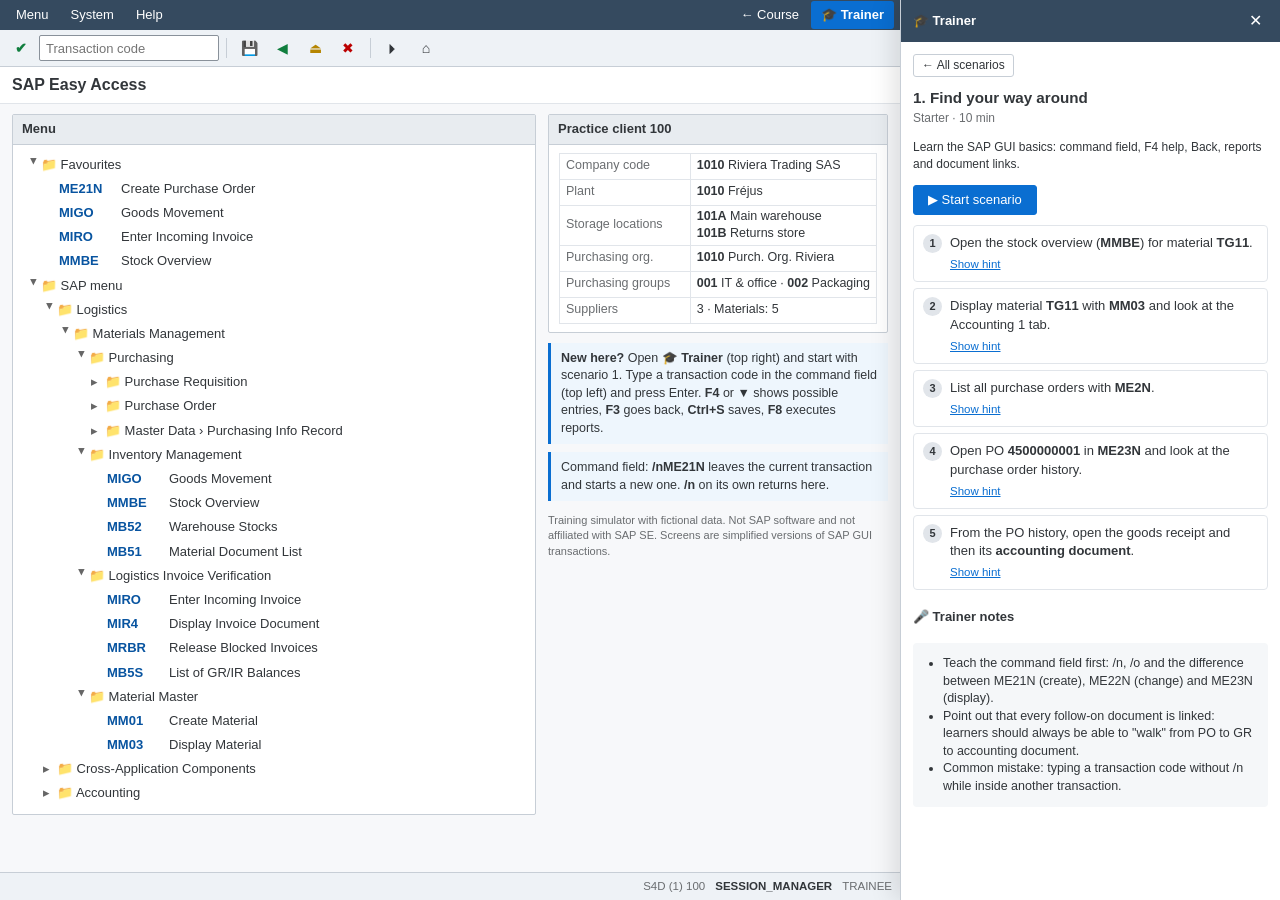
==== sandbox/index.html @ acdcca0e "Add MM Sandbox: simulated SAP GUI for procure-to-pay practice with guided trainer scenarios Co-Autho" ====
<!DOCTYPE html>
<html lang="en-GB">
<head>
<meta charset="utf-8">
<meta name="viewport" content="width=device-width, initial-scale=1, viewport-fit=cover">
<title>MM Sandbox — SAP MM Trainer Track</title>
<meta name="description" content="Practise SAP MM procure-to-pay in a simulated SAP GUI: ME51N, ME21N, MIGO, MIRO, MMBE and more.">
<meta name="theme-color" content="#354a5f">
<link rel="manifest" href="../manifest.json">
<link rel="icon" href="../assets/icon.svg" type="image/svg+xml">
<link rel="stylesheet" href="sim.css">
</head>
<body>
<div class="gui" id="gui">
  <div class="menubar">
    <div class="menus">
      <button class="mb" data-menu="menu">Menu</button>
      <button class="mb" data-menu="system">System</button>
      <button class="mb" data-menu="help">Help</button>
    </div>
    <div class="mb-right">
      <a class="mb" href="../">← Course</a>
      <button class="mb trainer-toggle" id="trainerBtn" aria-expanded="false">🎓 Trainer</button>
    </div>
  </div>
  <div class="systb">
    <button class="tbi ok" id="okBtn" title="Enter (Enter)" aria-label="Enter">✔</button>
    <div class="okwrap"><input id="okcode" list="tclist" placeholder="Transaction code" autocomplete="off" autocapitalize="characters" spellcheck="false" aria-label="Command field"></div>
    <datalist id="tclist"></datalist>
    <span class="sep"></span>
    <button class="tbi" id="saveBtn" title="Save (Ctrl+S)" aria-label="Save">💾</button>
    <button class="tbi back" id="backBtn" title="Back (F3)" aria-label="Back">◀</button>
    <button class="tbi exit" id="exitBtn" title="Exit (Shift+F3)" aria-label="Exit">⏏</button>
    <button class="tbi cancel" id="cancelBtn" title="Cancel (F12)" aria-label="Cancel">✖</button>
    <span class="sep"></span>
    <button class="tbi" id="execBtn" title="Execute (F8)" aria-label="Execute">⏵</button>
    <button class="tbi" id="homeBtn" title="SAP Easy Access (/n)" aria-label="Easy Access">⌂</button>
  </div>
  <div class="titlebar" id="title">SAP Easy Access</div>
  <div class="apptb" id="apptb"></div>
  <main class="screen" id="screen" tabindex="-1"></main>
  <div class="statusbar">
    <div class="msg" id="msg" role="status" aria-live="polite"></div>
    <div class="sysinfo"><span>S4D (1) 100</span><b id="stc">SESSION_MANAGER</b><span>TRAINEE</span></div>
  </div>
</div>

<aside class="trainer" id="trainer" aria-label="Trainer panel" hidden>
  <div class="tr-head"><b>🎓 Trainer</b><button class="tr-x" id="trainerClose" aria-label="Close trainer panel">✕</button></div>
  <div class="tr-body" id="trainerBody"></div>
</aside>

<div class="menu-pop" id="menuPop" hidden></div>
<div class="modal-bg" id="modal" hidden></div>
<div class="toast" id="toast" role="status" aria-live="polite"></div>
<script src="sim.js"></script>
</body>
</html>
---- sandbox/sim.css ----
/* MM Sandbox — classic SAP GUI–style shell (independent design, not affiliated with SAP SE) */
:root{
  --shell:#354a5f;--shell2:#2c3e50;--tb:#eef2f6;--tb2:#dfe6ec;--bg:#f7f8fa;--panel:#fff;
  --ink:#32363a;--muted:#6a6d70;--line:#c7ced6;--line2:#e1e5ea;--field:#fff;--fieldb:#89919a;
  --ro:#f2f2f2;--focus:#0a6ed1;--sel:#e5f0fa;--hdr:#e8ecf0;
  --ok:#107e3e;--warn:#e9730c;--err:#bb0000;--info:#0a6ed1;--req:#e9730c;
  --font:"72","Segoe UI",Arial,Helvetica,sans-serif;
}
*{box-sizing:border-box}
html,body{margin:0;height:100%}
body{font:13px/1.4 var(--font);color:var(--ink);background:var(--bg);-webkit-text-size-adjust:100%}
button{font:inherit;cursor:pointer;color:inherit}
:focus-visible{outline:2px solid var(--focus);outline-offset:1px}
a{color:var(--focus)}

.gui{display:flex;flex-direction:column;height:100vh;height:100dvh}

/* Menu bar */
.menubar{display:flex;justify-content:space-between;align-items:center;background:var(--shell);color:#fff;padding:0 6px;padding-top:env(safe-area-inset-top);min-height:30px}
.menus,.mb-right{display:flex;align-items:center;gap:2px}
.mb{background:none;border:0;color:#fff;padding:5px 10px;border-radius:3px;text-decoration:none;font-size:13px;white-space:nowrap}
.mb:hover{background:rgba(255,255,255,.12)}
.trainer-toggle{background:#0a6ed1;font-weight:600}
.trainer-toggle:hover{background:#0854a0}
.menu-pop{position:fixed;z-index:70;background:#fff;border:1px solid var(--line);box-shadow:0 4px 16px rgba(0,0,0,.18);min-width:220px;padding:4px 0;border-radius:3px}
.menu-pop button{display:block;width:100%;text-align:left;background:none;border:0;padding:7px 14px}
.menu-pop button:hover{background:var(--sel)}
.menu-pop hr{border:0;border-top:1px solid var(--line2);margin:4px 0}

/* System toolbar */
.systb{display:flex;align-items:center;gap:3px;background:var(--tb);border-bottom:1px solid var(--line);padding:4px 6px;flex-wrap:wrap}
.tbi{width:30px;height:28px;border:1px solid transparent;background:none;border-radius:3px;font-size:14px;line-height:1;display:grid;place-items:center}
.tbi:hover{background:#fff;border-color:var(--line)}
.tbi.ok{color:var(--ok);font-weight:700}
.tbi.back{color:var(--ok)}
.tbi.exit{color:#b58500}
.tbi.cancel{color:var(--err)}
.okwrap{position:relative}
#okcode{width:180px;height:26px;border:1px solid var(--fieldb);border-radius:2px;padding:0 6px;font:inherit;text-transform:uppercase;background:#fff}
#okcode::placeholder{text-transform:none}
.sep{width:1px;height:20px;background:var(--line);margin:0 4px}

/* Title + application toolbar */
.titlebar{background:#fff;padding:7px 12px;font-size:16px;font-weight:600;border-bottom:1px solid var(--line2)}
.apptb{display:flex;gap:4px;flex-wrap:wrap;background:var(--tb);border-bottom:1px solid var(--line);padding:4px 8px;min-height:8px}
.apptb:empty{padding:0;min-height:0;border:0}
.apptb button{border:1px solid var(--line);background:#fff;border-radius:3px;padding:3px 10px;display:inline-flex;gap:5px;align-items:center;font-size:12.5px}
.apptb button:hover{border-color:var(--focus);color:var(--focus)}
.apptb .ic{font-size:13px}

/* Screen */
.screen{flex:1;overflow:auto;padding:10px 12px 24px;outline:none}
.box{border:1px solid var(--line);background:var(--panel);border-radius:2px;margin:0 0 10px}
.box>h3{margin:0;font-size:13px;font-weight:600;background:var(--hdr);padding:5px 9px;border-bottom:1px solid var(--line);display:flex;justify-content:space-between;align-items:center;gap:8px}
.box>.in{padding:8px 10px}
.cols{display:grid;grid-template-columns:repeat(auto-fit,minmax(300px,1fr));gap:0 18px}

/* Fields */
.f{display:grid;grid-template-columns:140px auto minmax(0,1fr);align-items:center;gap:6px;min-height:28px}
.f label{color:var(--ink);white-space:nowrap;overflow:hidden;text-overflow:ellipsis}
.inp{display:inline-flex;align-items:center}
.f .fd{color:var(--muted);white-space:nowrap;overflow:hidden;text-overflow:ellipsis}
input[data-k],select[data-k],.cell{height:24px;border:1px solid var(--fieldb);border-radius:2px;background:var(--field);padding:0 5px;font:inherit;color:var(--ink);max-width:100%}
input[data-k][readonly],select[data-k]:disabled{background:var(--ro);border-color:#c5c5c5;color:#555}
input[data-k].req{border-left:3px solid var(--req)}
input[data-k]:focus,select[data-k]:focus{border-color:var(--focus);outline:none;box-shadow:0 0 0 1px var(--focus)}
input[data-k].errf{border-color:var(--err);background:#fff3f3;box-shadow:0 0 0 1px var(--err)}
input.num{text-align:right}
.f4{height:24px;width:22px;border:1px solid var(--fieldb);border-left:0;background:var(--tb);border-radius:0 2px 2px 0;font-size:10px;color:#444;padding:0}
.f4:hover{background:#fff;color:var(--focus)}
.inp input[data-f4]{border-radius:2px 0 0 2px}
input[type=checkbox][data-k]{width:16px;height:16px;padding:0}

/* Tabs */
.tabs{display:flex;gap:2px;border-bottom:1px solid var(--line);margin-bottom:8px;flex-wrap:wrap}
.tabs button{border:1px solid var(--line);border-bottom:0;background:var(--tb);padding:5px 12px;border-radius:3px 3px 0 0;font-size:12.5px;margin-bottom:-1px}
.tabs button.on{background:#fff;font-weight:600;border-bottom:1px solid #fff}

/* Tables */
.tw{overflow:auto;max-width:100%}
table.g{border-collapse:collapse;width:100%;background:#fff;font-size:12.5px}
table.g th{background:var(--hdr);font-weight:600;text-align:left;padding:4px 6px;border:1px solid var(--line);white-space:nowrap;position:sticky;top:0;z-index:1}
table.g td{padding:2px 6px;border:1px solid var(--line2);white-space:nowrap;height:26px}
table.g td.r,table.g th.r{text-align:right}
table.g tr.click{cursor:pointer}
table.g tr.click:hover td{background:var(--sel)}
table.g tr.on td{background:#d3e6f8}
table.g tr.tot td{font-weight:700;background:#f5f7f9}
table.g tr.lvl1 td:first-child{padding-left:18px}
table.g tr.lvl2 td:first-child{padding-left:30px}
table.g tr.lvl3 td:first-child{padding-left:44px}
table.g td input[data-k],table.g td select[data-k]{width:100%;min-width:60px;border-color:#b9c0c7}
table.g td .inp{display:flex}
table.g td .inp input{flex:1}
.lnk{color:var(--focus);text-decoration:underline;cursor:pointer;background:none;border:0;padding:0}

/* Lights & badges */
.light{display:inline-block;width:12px;height:12px;border-radius:50%;vertical-align:-1px;margin-right:5px;border:1px solid rgba(0,0,0,.25)}
.light.g{background:#2b9a4a}.light.y{background:#f0ab00}.light.r{background:#d32030}.light.n{background:#ccc}
.badge{display:inline-block;padding:0 7px;border-radius:9px;font-size:11.5px;font-weight:600;background:#e5f0fa;color:#0854a0}
.badge.ok{background:#e3f4e8;color:var(--ok)}.badge.warn{background:#fdf1e3;color:#a04b00}.badge.err{background:#fde9e9;color:var(--err)}
.balance{display:flex;align-items:center;gap:8px;font-weight:600;padding:6px 10px;background:#fff;border:1px solid var(--line);border-radius:2px;margin-bottom:10px;flex-wrap:wrap}
.balance .amt{font-variant-numeric:tabular-nums}

/* Easy Access */
.ea{display:grid;grid-template-columns:minmax(0,1fr) 340px;gap:12px}
.tree details{margin-left:16px}
.tree>details{margin-left:0}
.tree summary{cursor:pointer;padding:3px 4px;list-style:none;border-radius:2px;user-select:none}
.tree summary::-webkit-details-marker{display:none}
.tree summary::before{content:"▸";display:inline-block;width:14px;color:#666;transition:transform .15s}
.tree details[open]>summary::before{transform:rotate(90deg)}
.tree summary:hover{background:var(--sel)}
.tree .fold{color:#8a6d00}
.tree .leaf{display:block;margin-left:30px;padding:3px 6px;background:none;border:0;text-align:left;border-radius:2px;width:calc(100% - 30px)}
.tree .leaf:hover{background:var(--sel)}
.tree .leaf b{display:inline-block;min-width:62px;color:#0854a0;font-weight:600}
.orgtbl td:first-child{color:var(--muted);width:46%}
.tip{background:#eef6fd;border-left:3px solid var(--info);padding:7px 10px;margin:8px 0;font-size:12.5px}
.warnbox{background:#fff6ec;border-left:3px solid var(--warn);padding:7px 10px;margin:8px 0;font-size:12.5px}

/* ME21N document overview */
.split{display:grid;grid-template-columns:270px minmax(0,1fr);gap:10px;align-items:start}
.split.nodo{grid-template-columns:minmax(0,1fr)}
.split>*,.cols>*{min-width:0}
.docov table.g td{font-size:12px}

/* Status bar */
.statusbar{display:flex;justify-content:space-between;align-items:center;gap:8px;background:var(--tb);border-top:1px solid var(--line);padding:4px 8px;padding-bottom:max(4px,env(safe-area-inset-bottom));min-height:28px}
.msg{display:flex;align-items:center;gap:6px;min-width:0;font-size:12.5px}
.msg .mi{flex:none;display:grid;place-items:center;width:16px;height:16px;border-radius:50%;color:#fff;font-size:10px;font-weight:700}
.msg.S .mi{background:var(--ok)}.msg.E .mi{background:var(--err)}.msg.W .mi{background:var(--warn)}.msg.I .mi{background:var(--info)}
.msg.E{color:var(--err)}
.msg span.t{overflow:hidden;text-overflow:ellipsis}
.sysinfo{display:flex;gap:10px;color:var(--muted);font-size:11.5px;white-space:nowrap}
.sysinfo b{color:var(--ink)}

/* Modal */
.modal-bg{position:fixed;inset:0;background:rgba(0,0,0,.3);z-index:80;display:grid;place-items:center;padding:12px}
.modal-bg[hidden]{display:none}
.modal{background:#fff;border:1px solid var(--shell);box-shadow:0 10px 40px rgba(0,0,0,.3);width:min(640px,100%);max-height:85vh;display:flex;flex-direction:column;border-radius:3px}
.modal h4{margin:0;background:var(--shell);color:#fff;padding:7px 12px;font-size:13.5px;display:flex;justify-content:space-between;align-items:center}
.modal h4 button{background:none;border:0;color:#fff;font-size:15px}
.modal .mb-body{padding:10px 12px;overflow:auto}
.modal .mb-foot{padding:8px 12px;border-top:1px solid var(--line2);display:flex;justify-content:flex-end;gap:6px;background:var(--tb)}
.modal .mb-foot button,.btn{border:1px solid var(--line);background:#fff;border-radius:3px;padding:5px 14px}
.btn.pri,.modal .mb-foot button.pri{background:#0a6ed1;border-color:#0a6ed1;color:#fff}
.btn.sm{padding:2px 8px;font-size:12px}
.f4filter{width:100%;height:28px;border:1px solid var(--fieldb);padding:0 8px;margin-bottom:8px;font:inherit}

/* Trainer panel */
.trainer{position:fixed;top:0;right:0;bottom:0;width:380px;max-width:100%;background:#fff;border-left:1px solid var(--line);box-shadow:-6px 0 24px rgba(0,0,0,.12);z-index:60;display:flex;flex-direction:column}
.trainer[hidden]{display:none}
.tr-head{display:flex;justify-content:space-between;align-items:center;padding:9px 12px;padding-top:max(9px,env(safe-area-inset-top));background:var(--shell);color:#fff}
.tr-x{background:none;border:0;color:#fff;font-size:16px}
.tr-body{overflow:auto;padding:12px;flex:1}
.sc{display:block;width:100%;text-align:left;border:1px solid var(--line);background:#fff;border-radius:4px;padding:9px 11px;margin:0 0 8px}
.sc:hover{border-color:var(--focus)}
.sc small{display:block;color:var(--muted)}
.sc .prog{height:4px;background:var(--line2);border-radius:3px;margin-top:6px;overflow:hidden}
.sc .prog i{display:block;height:100%;background:var(--ok)}
.steps{list-style:none;padding:0;margin:10px 0}
.steps li{border:1px solid var(--line2);border-radius:4px;padding:8px 10px;margin-bottom:6px;position:relative;padding-left:36px}
.steps li::before{content:attr(data-n);position:absolute;left:9px;top:8px;width:19px;height:19px;border-radius:50%;background:var(--line2);display:grid;place-items:center;font-size:11px;font-weight:700}
.steps li.done{background:#f1f9f3;border-color:#bfe3c9}
.steps li.done::before{content:"✓";background:var(--ok);color:#fff}
.steps li.now{border-color:var(--focus);box-shadow:0 0 0 1px var(--focus)}
.steps li.now::before{background:var(--focus);color:#fff}
.steps .hint{display:none;margin-top:6px;font-size:12px;background:#fffbea;border:1px dashed #e0c36a;padding:6px 8px;border-radius:3px}
.steps li.showhint .hint{display:block}
.steps .hbtn{font-size:11.5px;margin-top:4px}
.tr-notes{background:#f5f7f9;border-radius:4px;padding:8px 12px;font-size:12.5px}
.tr-notes ul{margin:4px 0;padding-left:18px}
.tr-tools{display:flex;gap:6px;flex-wrap:wrap;margin-top:14px;border-top:1px solid var(--line2);padding-top:12px}
.done-banner{background:#e3f4e8;color:var(--ok);font-weight:700;padding:8px 10px;border-radius:4px;margin:8px 0}

.toast{position:fixed;left:50%;bottom:44px;transform:translateX(-50%) translateY(20px);background:#1d2d3e;color:#fff;padding:8px 16px;border-radius:6px;opacity:0;transition:.25s;z-index:90;pointer-events:none;font-size:13px;max-width:90vw}
.toast.show{opacity:1;transform:translateX(-50%) translateY(0)}

.muted{color:var(--muted)}
.small{font-size:12px}
.mt{margin-top:8px}
.disclaimer{font-size:11px;color:var(--muted);margin-top:12px}

/* Responsive */
@media (min-width:1100px){
  body.tr-open .gui{margin-right:380px}
}
@media (max-width:820px){
  .ea{grid-template-columns:1fr}
  .split{grid-template-columns:1fr}
}
@media (max-width:640px){
  body{font-size:14px}
  .f{grid-template-columns:1fr;gap:2px;margin-bottom:6px}
  .f .fd{font-size:12px}
  #okcode{width:130px}
  .sysinfo span:first-child,.sysinfo span:last-child{display:none}
  .titlebar{font-size:15px}
  .cols{grid-template-columns:1fr}
  .tbi{width:34px;height:32px}
  input[data-k],select[data-k]{height:30px;font-size:16px}
  .f4{height:30px;width:28px}
  .trainer{width:100%;top:auto;height:70vh;border-left:0;border-top:1px solid var(--line);border-radius:12px 12px 0 0}
}
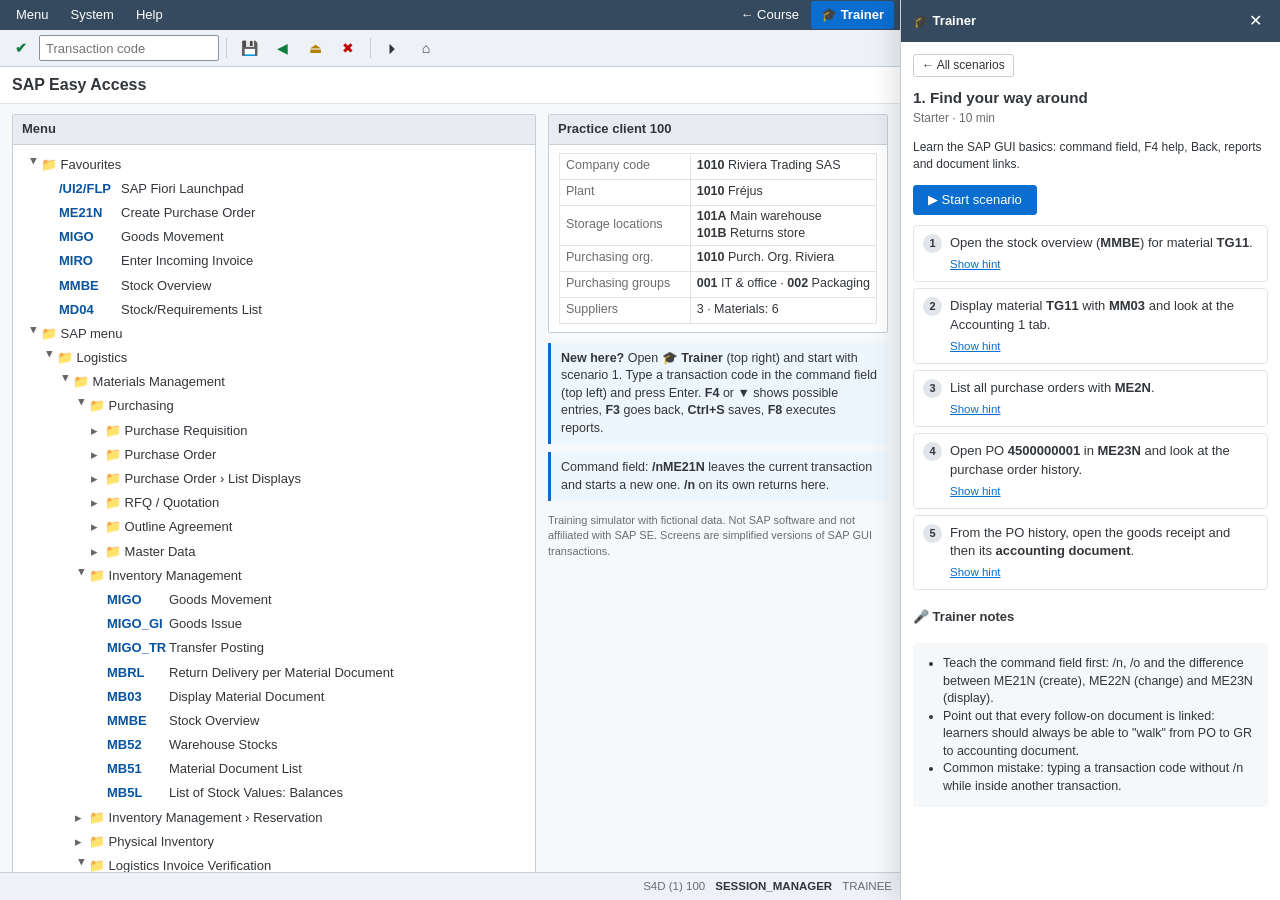
==== commit c4c67ba3: "MM Sandbox v2: full MM scope (purchasing in depth, inventory, release, LIV, MRP, valuation, special " ====
--- a/sandbox/index.html
+++ b/sandbox/index.html
@@ -54,5 +54,12 @@
 <div class="modal-bg" id="modal" hidden></div>
 <div class="toast" id="toast" role="status" aria-live="polite"></div>
 <script src="sim.js"></script>
+<script src="mm-purch.js"></script>
+<script src="mm-inv.js"></script>
+<script src="mm-rel.js"></script>
+<script src="mm-liv.js"></script>
+<script src="mm-mrp.js"></script>
+<script src="mm-spro.js"></script>
+<script src="mm-fiori.js"></script>
 </body>
 </html>
--- a/sandbox/sim.css
+++ b/sandbox/sim.css
@@ -203,3 +203,72 @@
   .f4{height:30px;width:28px}
   .trainer{width:100%;top:auto;height:70vh;border-left:0;border-top:1px solid var(--line);border-radius:12px 12px 0 0}
 }
+
+/* ===== Fiori-style launchpad (body.fiori) — simplified look-alike for training ===== */
+body.fiori .titlebar,body.fiori .apptb{display:none}
+body.fiori .menubar{background:#fff;color:#32363a;border-bottom:1px solid #e5e5e5}
+body.fiori .menubar .mb{color:#32363a}
+body.fiori .menubar .mb:hover{background:#f2f2f2}
+body.fiori .menubar .trainer-toggle{color:#fff}
+body.fiori .screen{background:#f7f7f7;padding:0}
+.fl{min-height:100%;font-family:"72","Segoe UI",Arial,sans-serif}
+.fl-shell{position:sticky;top:0;z-index:5;display:flex;align-items:center;gap:6px;background:#354a5f;color:#fff;padding:6px 12px}
+.fl-ic{background:none;border:0;color:#fff;font-size:18px;width:32px;height:30px;border-radius:4px}
+.fl-ic:hover{background:rgba(255,255,255,.15)}
+.fl-title{font-weight:600;font-size:15px}
+.fl-sp{flex:1}
+.fl-gui{background:rgba(255,255,255,.12);border:0;color:#fff;border-radius:4px;padding:5px 10px;font-size:12px}
+.fl-body{padding:16px 20px 30px;max-width:1280px;margin:0 auto}
+.fl-grp{font-size:15px;font-weight:600;color:#32363a;margin:18px 0 10px}
+.fl-tiles{display:flex;flex-wrap:wrap;gap:12px}
+.fl-tile{width:176px;height:176px;background:#fff;border:0;border-radius:6px;box-shadow:0 0 0 1px rgba(0,0,0,.08),0 2px 4px rgba(0,0,0,.08);padding:14px;text-align:left;display:flex;flex-direction:column;cursor:pointer;transition:box-shadow .15s}
+.fl-tile:hover{box-shadow:0 0 0 1px #0a6ed1,0 4px 12px rgba(0,0,0,.15)}
+.fl-tt{font-size:14px;font-weight:600;color:#32363a;line-height:1.25}
+.fl-ts{font-size:12px;color:#6a6d70;margin-top:4px}
+.fl-tk{margin-top:auto;display:flex;align-items:flex-end;gap:6px;color:#0a6ed1}
+.fl-tk i{font-style:normal;font-size:26px}
+.fl-tk b{font-size:28px;font-weight:300;line-height:1}
+.fl-tk small{color:#6a6d70;font-size:11px;margin-bottom:3px}
+.fl-filter{display:flex;gap:12px;align-items:flex-end;flex-wrap:wrap;background:#fff;padding:12px 14px;border-radius:6px;box-shadow:0 0 0 1px rgba(0,0,0,.06);margin-bottom:14px}
+.fl-filter label,.fl-form label{display:flex;flex-direction:column;gap:3px;font-size:12px;color:#6a6d70}
+.fl-form{display:flex;gap:14px;flex-wrap:wrap;margin:6px 0 12px}
+.fl-form.grid2{display:grid;grid-template-columns:repeat(auto-fit,minmax(220px,1fr))}
+.fl-btn{border:1px solid #0a6ed1;background:#fff;color:#0a6ed1;border-radius:4px;padding:6px 14px;font-size:13px}
+.fl-btn:hover{background:#ebf5fe}
+.fl-btn.pri{background:#0a6ed1;color:#fff}
+.fl-btn.pri:hover{background:#0854a0}
+.fl-card{background:#fff;border-radius:6px;box-shadow:0 0 0 1px rgba(0,0,0,.06),0 1px 3px rgba(0,0,0,.06);padding:12px 14px;margin-bottom:14px}
+.fl-ct{font-weight:600;margin-bottom:8px}
+.fl-card table.g th{background:#fafafa;border-color:#eee}
+.fl-card table.g td{border-color:#f0f0f0;height:34px}
+.fl-foot{display:flex;gap:8px;justify-content:flex-end;margin-top:10px;flex-wrap:wrap}
+.fl-empty{padding:28px;text-align:center;color:#6a6d70}
+.fl-chip{display:inline-block;padding:1px 9px;border-radius:12px;font-size:11.5px;background:#eef1f4;color:#32363a;white-space:nowrap}
+.fl-chip.ok{background:#e3f4e8;color:#107e3e}.fl-chip.warn{background:#fdf1e3;color:#a04b00}.fl-chip.err{background:#fde9e9;color:#bb0000}
+.fl-obj h1{font-size:22px;font-weight:400;margin:0}
+.fl-objh{display:flex;justify-content:space-between;gap:16px;flex-wrap:wrap;background:#fff;border-radius:6px;padding:14px 16px;box-shadow:0 0 0 1px rgba(0,0,0,.06);margin-bottom:12px}
+.fl-objh h1{font-size:22px;font-weight:400;margin:0}
+.fl-objh p{margin:4px 0 0;color:#6a6d70}
+.fl-kpis{display:flex;gap:24px}
+.fl-kpis small{display:block;color:#6a6d70;font-size:11px}
+.fl-kpis b{font-size:18px;font-weight:400}
+.fl-actions{display:flex;gap:8px;flex-wrap:wrap;margin-bottom:10px}
+.fl-obj h3{font-size:14px;margin:16px 0 8px}
+.fl-flow{display:flex;align-items:center;gap:6px;flex-wrap:wrap;background:#fff;padding:12px;border-radius:6px;box-shadow:0 0 0 1px rgba(0,0,0,.06)}
+.fl-flow>span{color:#89919a}
+.fl-node{border-radius:6px;padding:8px 12px;min-width:130px;border:2px solid #d9d9d9;background:#fafafa}
+.fl-node b{display:block;font-size:12.5px}.fl-node small{color:#6a6d70;font-size:11.5px}
+.fl-node.done{border-color:#2b9a4a;background:#f1f9f3}.fl-node.cur{border-color:#e9730c;background:#fff7ee}.fl-node.na{opacity:.55}
+.fl-kpirow{display:flex;gap:12px;flex-wrap:wrap;margin-bottom:14px}
+.fl-kpi{background:#fff;border-radius:6px;padding:12px 16px;min-width:150px;box-shadow:0 0 0 1px rgba(0,0,0,.06)}
+.fl-kpi small{display:block;color:#6a6d70;font-size:11.5px}.fl-kpi b{font-size:26px;font-weight:300;color:#0a6ed1}.fl-kpi span{color:#6a6d70;font-size:11.5px;margin-left:4px}
+.fl-task{display:grid;grid-template-columns:1fr auto auto;gap:12px;align-items:center;border-bottom:1px solid #eee;padding:10px 0}
+.fl-tv{font-size:16px}
+.fl-two{display:grid;grid-template-columns:repeat(auto-fit,minmax(340px,1fr));gap:14px}
+.fl-bars{display:flex;flex-direction:column;gap:8px}
+.fl-bar{display:grid;grid-template-columns:minmax(120px,40%) 1fr auto;gap:8px;align-items:center;font-size:12.5px}
+.fl-bl{overflow:hidden;text-overflow:ellipsis;white-space:nowrap}
+.fl-bt{height:14px;background:#eef1f4;border-radius:7px;overflow:hidden}.fl-bt i{display:block;height:100%;background:#5899da}
+.fl-bv{color:#6a6d70;white-space:nowrap}
+@media (max-width:640px){.fl-tile{width:calc(50% - 6px);height:150px}.fl-body{padding:12px}.fl-task{grid-template-columns:1fr}}
+.sc-grp{font-size:11px;text-transform:uppercase;letter-spacing:.05em;color:var(--muted);margin:12px 0 6px}
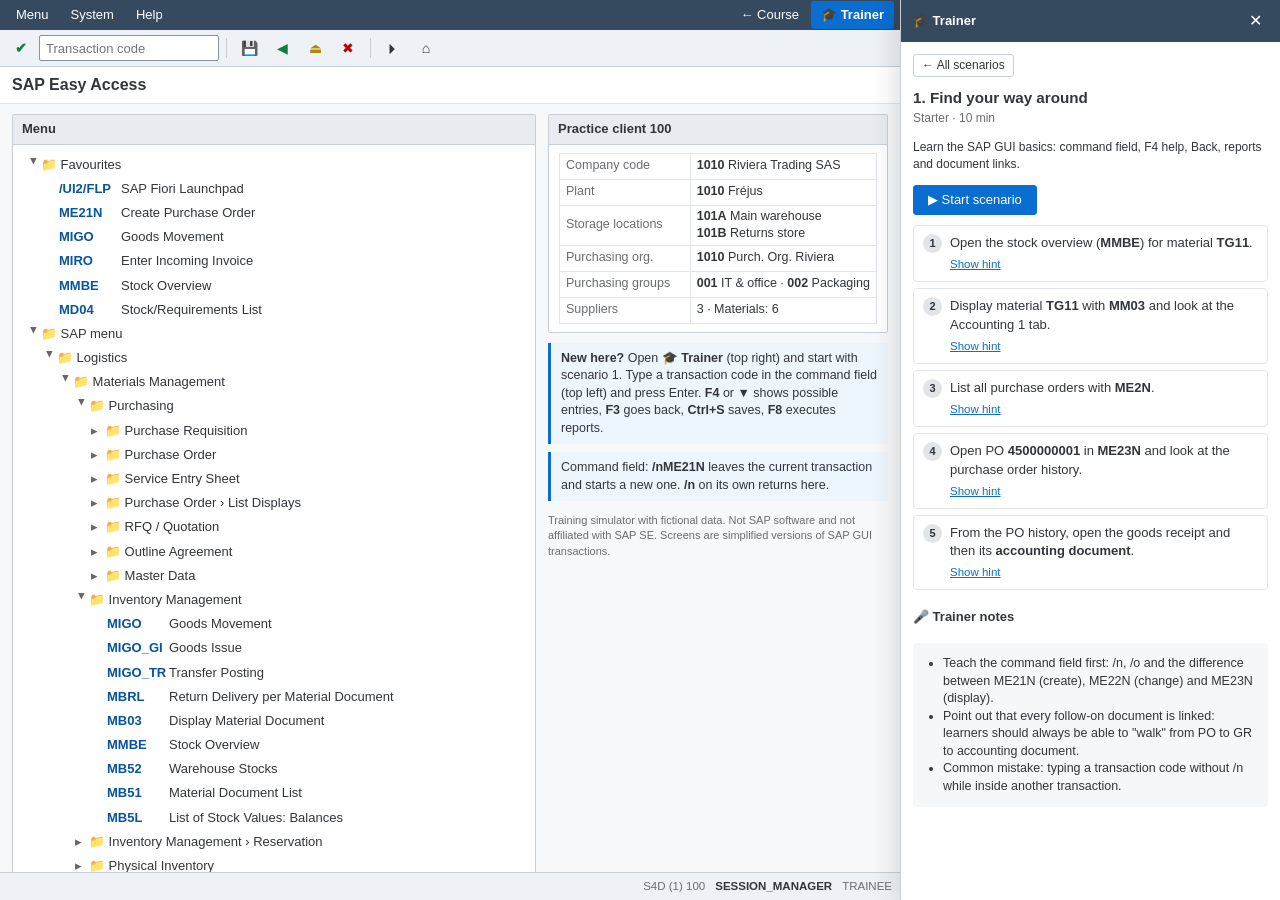
==== commit fd20b6e5: "Sandbox: cost-centre (account assignment K) and service POs, service entry sheet ML81N, scenarios 21" ====
--- a/sandbox/index.html
+++ b/sandbox/index.html
@@ -59,6 +59,7 @@
 <script src="mm-rel.js"></script>
 <script src="mm-liv.js"></script>
 <script src="mm-mrp.js"></script>
+<script src="mm-srv.js"></script>
 <script src="mm-spro.js"></script>
 <script src="mm-fiori.js"></script>
 </body>
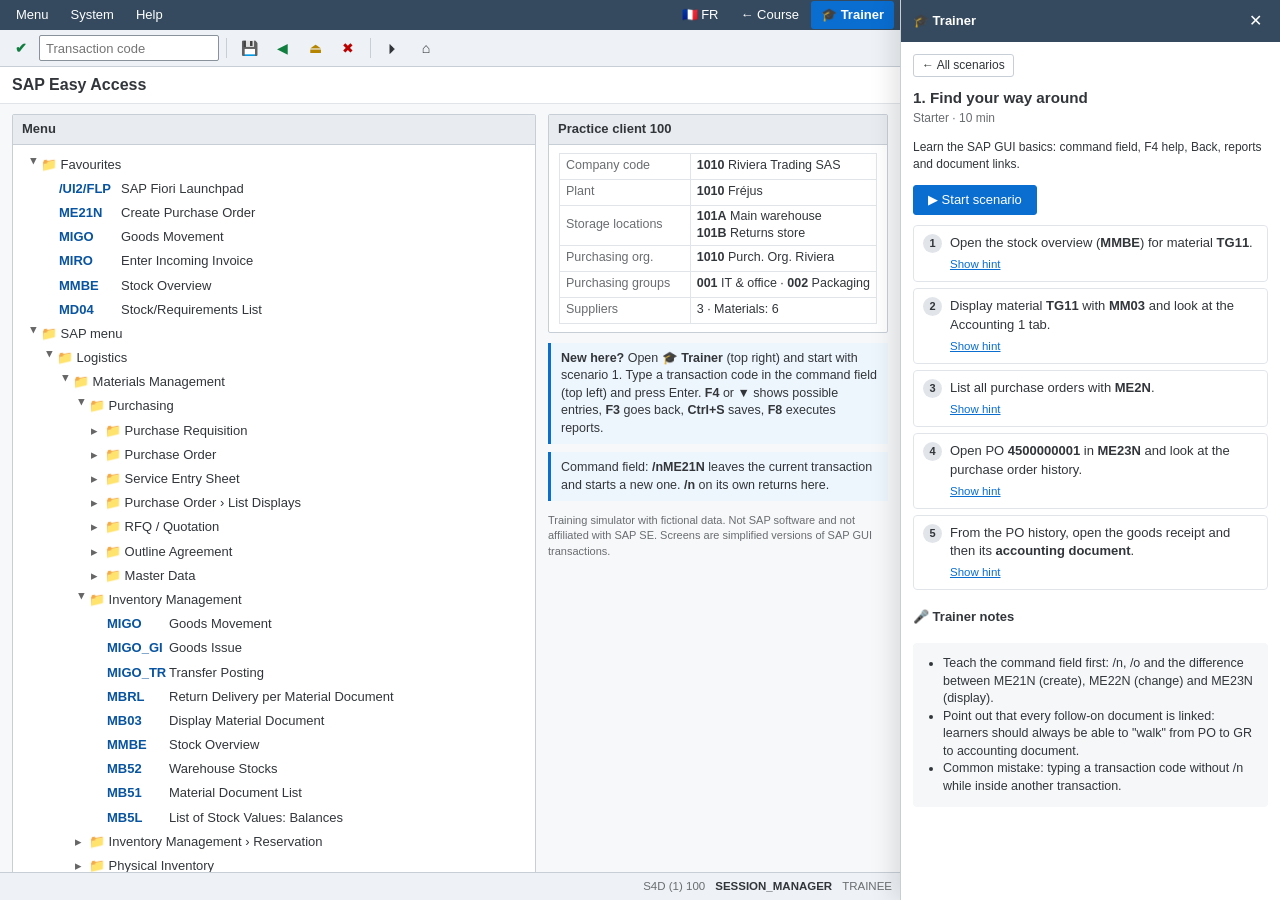
==== commit 52296e8e: "Sandbox: French/English interface toggle (FR SAP terminology, ~1,950 strings) Co-Authored-By: Claude" ====
--- a/sandbox/index.html
+++ b/sandbox/index.html
@@ -19,6 +19,7 @@
       <button class="mb" data-menu="help">Help</button>
     </div>
     <div class="mb-right">
+      <button class="mb" id="langBtn" type="button">🇫🇷 FR</button>
       <a class="mb" href="../">← Course</a>
       <button class="mb trainer-toggle" id="trainerBtn" aria-expanded="false">🎓 Trainer</button>
     </div>
@@ -62,5 +63,7 @@
 <script src="mm-srv.js"></script>
 <script src="mm-spro.js"></script>
 <script src="mm-fiori.js"></script>
+<script src="i18n-fr.js"></script>
+<script src="i18n.js"></script>
 </body>
 </html>
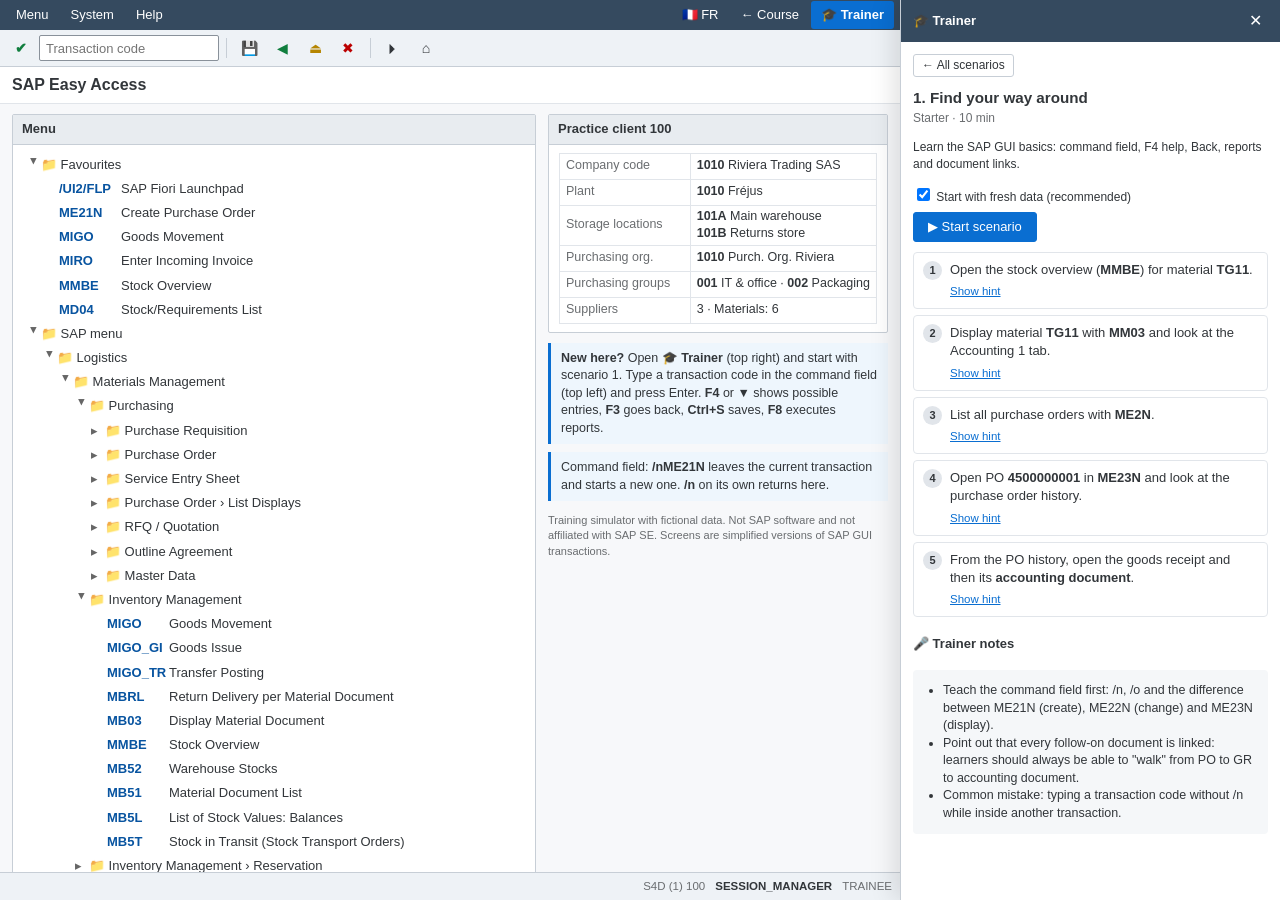
==== commit 91ff39d2: "Sandbox v4: plant 1020 + STOs, MR11 and subsequent debit/credit, exam mode, snapshots - Second plant" ====
--- a/sandbox/index.html
+++ b/sandbox/index.html
@@ -63,6 +63,9 @@
 <script src="mm-srv.js"></script>
 <script src="mm-spro.js"></script>
 <script src="mm-fiori.js"></script>
+<script src="mm-plant.js"></script>
+<script src="mm-clear.js"></script>
+<script src="mm-exam.js"></script>
 <script src="i18n-fr.js"></script>
 <script src="i18n.js"></script>
 </body>
--- a/sandbox/sim.css
+++ b/sandbox/sim.css
@@ -272,3 +272,10 @@
 .fl-bv{color:#6a6d70;white-space:nowrap}
 @media (max-width:640px){.fl-tile{width:calc(50% - 6px);height:150px}.fl-body{padding:12px}.fl-task{grid-template-columns:1fr}}
 .sc-grp{font-size:11px;text-transform:uppercase;letter-spacing:.05em;color:var(--muted);margin:12px 0 6px}
+
+.steps li.miss{background:#fdf1f0;border-color:#efc2bd}
+.steps li.miss::before{content:"✗";background:#c0392b;color:#fff}
+.exam-clock{font-size:18px;margin:6px 0}
+.exam-score{font-size:18px;padding:10px;border-radius:4px;margin:8px 0}
+.exam-score.pass{background:#f1f9f3;border:1px solid #bfe3c9}
+.exam-score.fail{background:#fdf1f0;border:1px solid #efc2bd}
